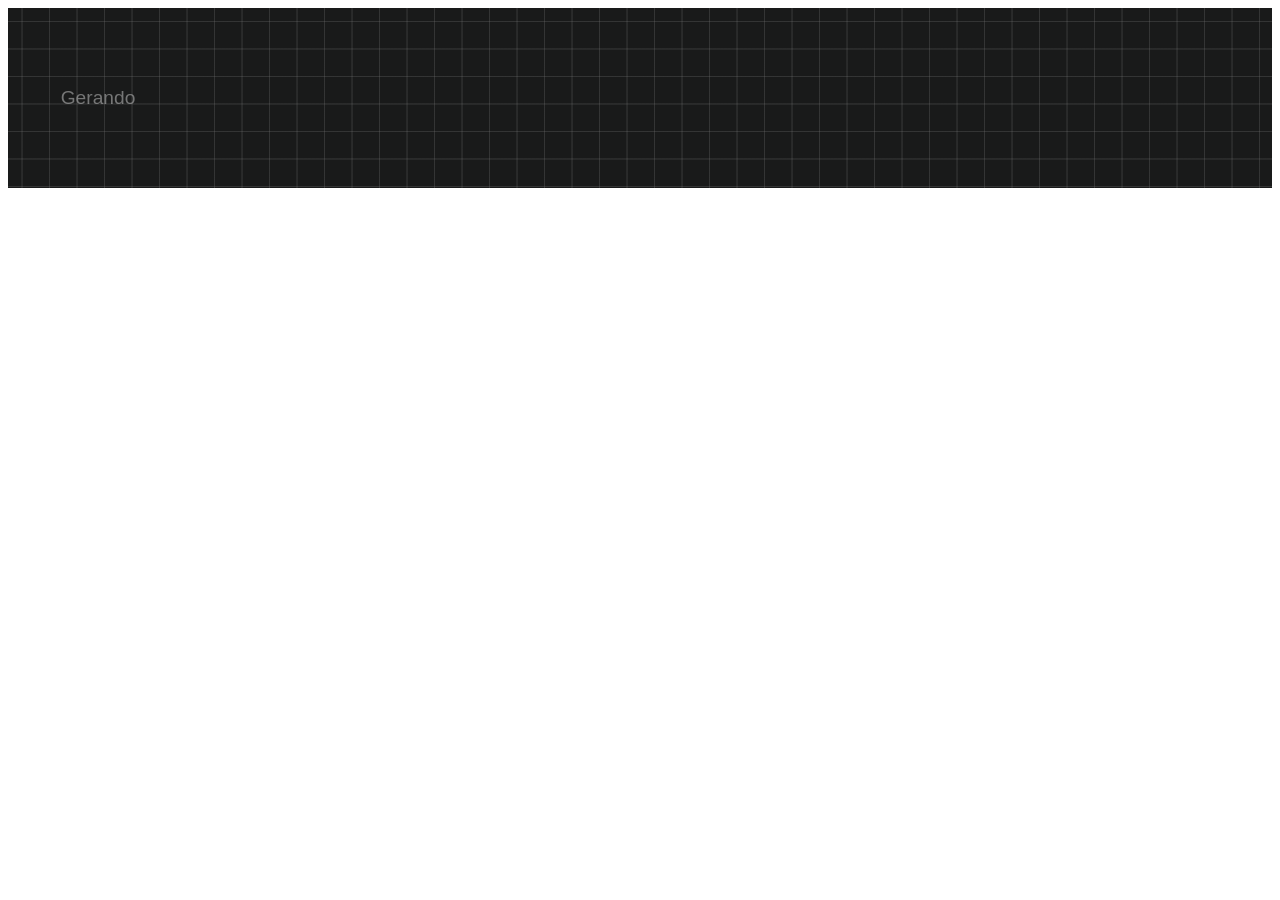
==== home.html @ 11a39c0e "Add files via upload" ====
<!DOCTYPE html>
<html>
    <head>
        <link rel="stylesheet" href="style.css">
    </head>
    <body>
        <div class="container" style="height: 100%; width: 100%;">
            <div class="loader-wrapper">
            <span class="loader-letter">G</span>
            <span class="loader-letter">e</span>
            <span class="loader-letter">r</span>
            <span class="loader-letter">a</span>
            <span class="loader-letter">n</span>
            <span class="loader-letter">d</span>
            <span class="loader-letter">o</span>

            <div class="loader"></div>
            </div>

        </div>
    </body>
</html>
---- style.css ----
.checkbox-wrapper-16 *,
  .checkbox-wrapper-16 *:after,
  .checkbox-wrapper-16 *:before {
  box-sizing: border-box;
}

.checkbox-wrapper-16 .checkbox-input {
  clip: rect(0 0 0 0);
  -webkit-clip-path: inset(100%);
  clip-path: inset(100%);
  height: 1px;
  overflow: hidden;
  position: absolute;
  white-space: nowrap;
  width: 1px;
}

.checkbox-wrapper-16 .checkbox-input:checked + .checkbox-tile {
  border-color: #2260ff;
  box-shadow: 0 5px 10px rgba(0, 0, 0, 0.1);
  color: #2260ff;
}

.checkbox-wrapper-16 .checkbox-input:checked + .checkbox-tile:before {
  transform: scale(1);
  opacity: 1;
  background-color: #2260ff;
  border-color: #2260ff;
}

.checkbox-wrapper-16 .checkbox-input:checked + .checkbox-tile .checkbox-icon,
  .checkbox-wrapper-16 .checkbox-input:checked + .checkbox-tile .checkbox-label {
  color: #2260ff;
}

.checkbox-wrapper-16 .checkbox-input:focus + .checkbox-tile {
  border-color: #2260ff;
  box-shadow: 0 5px 10px rgba(0, 0, 0, 0.1), 0 0 0 4px #b5c9fc;
}

.checkbox-wrapper-16 .checkbox-input:focus + .checkbox-tile:before {
  transform: scale(1);
  opacity: 1;
}

.checkbox-wrapper-16 .checkbox-tile {
  display: flex;
  flex-direction: column;
  align-items: center;
  justify-content: center;
  width: 7rem;
  min-height: 7rem;
  border-radius: 0.5rem;
  border: 2px solid #b5bfd9;
  background-color: #fff;
  box-shadow: 0 5px 10px rgba(0, 0, 0, 0.1);
  transition: 0.15s ease;
  cursor: pointer;
  position: relative;
}

.checkbox-wrapper-16 .checkbox-tile:before {
  content: "";
  position: absolute;
  display: block;
  width: 1.25rem;
  height: 1.25rem;
  border: 2px solid #b5bfd9;
  background-color: #fff;
  border-radius: 50%;
  top: 0.25rem;
  left: 0.25rem;
  opacity: 0;
  transform: scale(0);
  transition: 0.25s ease;
  background-image: url("data:image/svg+xml,%3Csvg xmlns='://www.w3.org/2000/svg' width='192' height='192' fill='%23FFFFFF' viewBox='0 0 256 256'%3E%3Crect width='256' height='256' fill='none'%3E%3C/rect%3E%3Cpolyline points='216 72.005 104 184 48 128.005' fill='none' stroke='%23FFFFFF' stroke-linecap='round' stroke-linejoin='round' stroke-width='32'%3E%3C/polyline%3E%3C/svg%3E");
  background-size: 12px;
  background-repeat: no-repeat;
  background-position: 50% 50%;
}

.checkbox-wrapper-16 .checkbox-tile:hover {
  border-color: #2260ff;
}

.checkbox-wrapper-16 .checkbox-tile:hover:before {
  transform: scale(1);
  opacity: 1;
}

.checkbox-wrapper-16 .checkbox-icon {
  transition: 0.375s ease;
  color: #494949;
}

.checkbox-wrapper-16 .checkbox-icon svg {
  width: 3rem;
  height: 3rem;
}

.checkbox-wrapper-16 .checkbox-label {
  color: #707070;
  transition: 0.375s ease;
  text-align: center;
}

.loader-wrapper {
  position: relative;
  display: flex;
  align-items: center;
  justify-content: center;
  width: 180px;
  height: 180px;
  font-family: "Inter", sans-serif;
  font-size: 1.2em;
  font-weight: 300;
  color: white;
  border-radius: 50%;
  background-color: transparent;
  user-select: none;
}

.loader {
  position: absolute;
  top: 0;
  left: 0;
  width: 100%;
  aspect-ratio: 1 / 1;
  border-radius: 50%;
  background-color: transparent;
  animation: loader-rotate 2s linear infinite;
  z-index: 0;
}

@keyframes loader-rotate {
  0% {
    transform: rotate(90deg);
    box-shadow:
      0 10px 20px 0 #e8e8eb inset,   /* neutro claro */
      0 20px 30px 0 #6e6dd0 inset,   /* primária roxo */
      0 60px 60px 0 #3c3bb6 inset;   /* secundária azul escuro */
  }
  50% {
    transform: rotate(270deg);
    box-shadow:
      0 10px 20px 0 #a6a5b1 inset,   /* neutro médio */
      0 20px 10px 0 #ffb6c1 inset,   /* primária rosa */
      0 40px 60px 0 #d47c7c inset;   /* secundária vermelho suave */
  }
  100% {
    transform: rotate(450deg);
    box-shadow:
      0 10px 20px 0 #e8e8eb inset,   /* neutro claro */
      0 20px 30px 0 #6e6dd0 inset,   /* primária roxo */
      0 60px 60px 0 #3c3bb6 inset;   /* secundária azul escuro */
  }
}


.loader-letter {
  display: inline-block;
  opacity: 0.4;
  transform: translateY(0);
  animation: loader-letter-anim 2s infinite;
  z-index: 1;
  border-radius: 50ch;
  border: none;
}

.loader-letter:nth-child(1) {
  animation-delay: 0s;
}
.loader-letter:nth-child(2) {
  animation-delay: 0.1s;
}
.loader-letter:nth-child(3) {
  animation-delay: 0.2s;
}
.loader-letter:nth-child(4) {
  animation-delay: 0.3s;
}
.loader-letter:nth-child(5) {
  animation-delay: 0.4s;
}
.loader-letter:nth-child(6) {
  animation-delay: 0.5s;
}
.loader-letter:nth-child(7) {
  animation-delay: 0.6s;
}
.loader-letter:nth-child(8) {
  animation-delay: 0.7s;
}
.loader-letter:nth-child(9) {
  animation-delay: 0.8s;
}
.loader-letter:nth-child(10) {
  animation-delay: 0.9s;
}

@keyframes loader-letter-anim {
  0%,
  100% {
    opacity: 0.4;
    transform: translateY(0);
  }
  20% {
    opacity: 1;
    transform: scale(1.15);
  }
  40% {
    opacity: 0.7;
    transform: translateY(0);
  }
}

.container {
  width: 100%;
  height: 100%;
  --color: rgba(114, 114, 114, 0.3);
  background-color: #191a1a;
  background-image: linear-gradient(0deg, transparent 24%, var(--color) 25%, var(--color) 26%, transparent 27%,transparent 74%, var(--color) 75%, var(--color) 76%, transparent 77%,transparent),
      linear-gradient(90deg, transparent 24%, var(--color) 25%, var(--color) 26%, transparent 27%,transparent 74%, var(--color) 75%, var(--color) 76%, transparent 77%,transparent);
  background-size: 55px 55px;
}
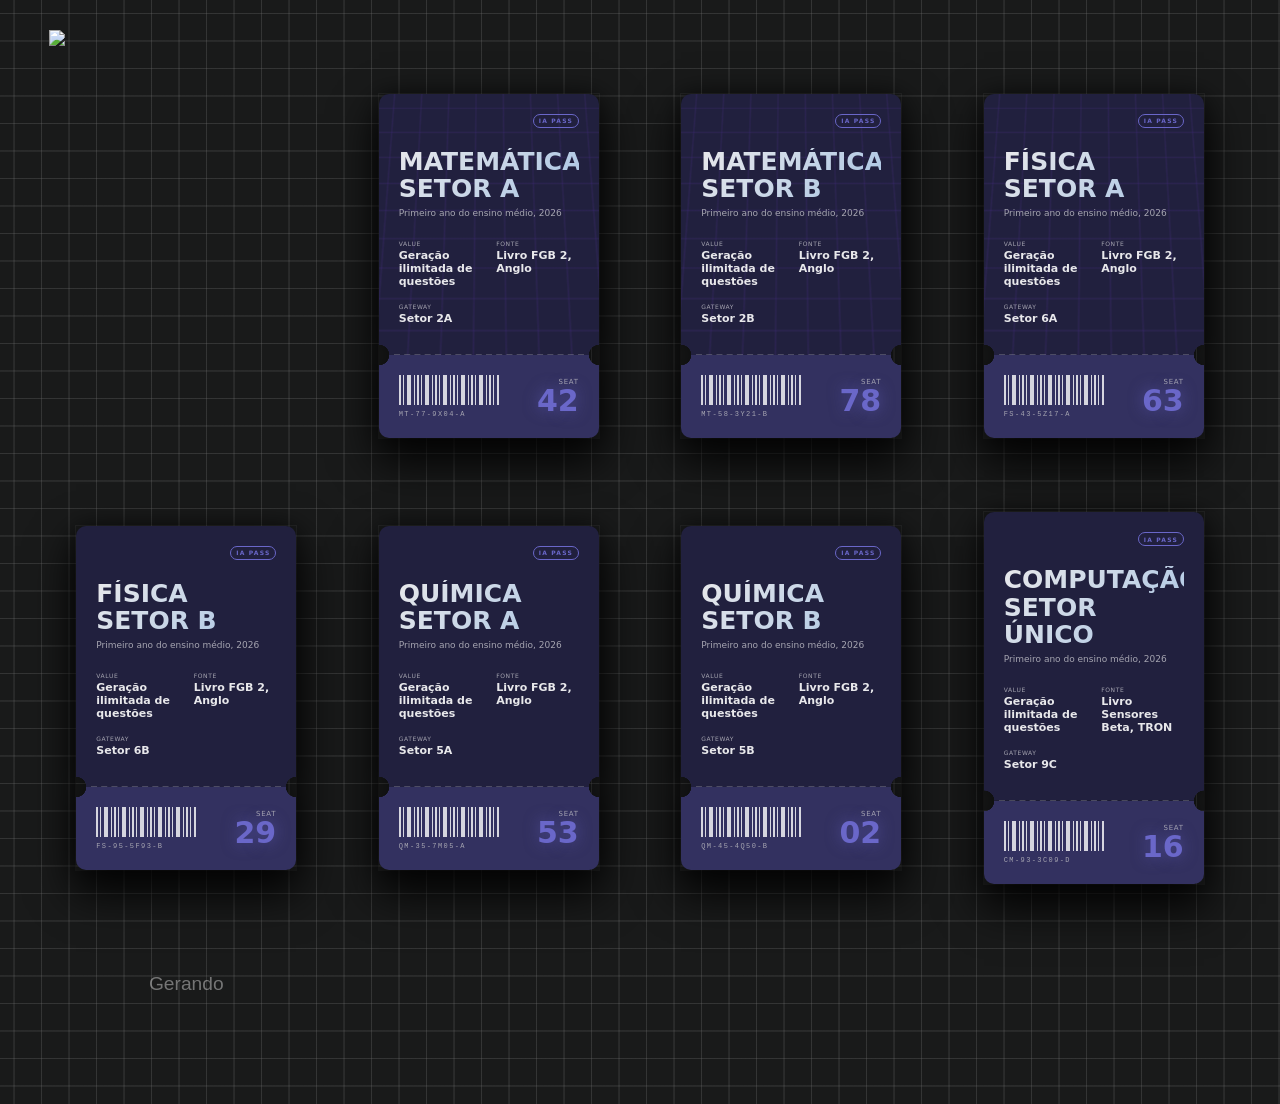
==== commit 446477aa: "Update home.html" ====
--- a/home.html
+++ b/home.html
@@ -5,7 +5,370 @@
     </head>
     <body>
         <div class="container" style="height: 100%; width: 100%;">
-            <div class="loader-wrapper">
+            <img src="https://i.ibb.co/V0M40Pq0/Design-sem-nome-1.png" class="logo-topo">
+            <div class="option">
+                <div class="ticket-canvas">
+                    <div class="ticket-wrapper">
+                        <div class="ticket">
+                        <div class="t-main">
+                            <div class="t-content">
+                            <div class="t-header">
+                                <div class="t-logo">
+                                <img>
+                                </div>
+                                <div class="t-type">IA Pass</div>
+                            </div>
+                            <div class="t-title">Matemática<br />Setor A</div>
+                            <div class="t-subtitle">Primeiro ano do ensino médio, 2026</div>
+                            <div class="t-details">
+                                <div class="t-detail-item">
+                                <span class="t-label">Value</span
+                                ><span class="t-value">Geração ilimitada de questões</span>
+                                </div>
+                                <div class="t-detail-item">
+                                <span class="t-label">Fonte</span
+                                ><span class="t-value">Livro FGB 2, Anglo</span>
+                                </div>
+                                <div class="t-detail-item">
+                                <span class="t-label">Gateway</span
+                                ><span class="t-value">Setor 2A</span>
+                                </div>
+                            </div>
+                            </div>
+                            <div
+                            class="t-perforation"
+                            style="position:absolute; bottom:0; left:0; width:100%; transform:translateY(50%);"
+                            >
+                            <div class="t-perf-line"></div>
+                            </div>
+                        </div>
+                        <div class="t-stub">
+                            <div class="t-barcode-container">
+                            <div class="t-barcode"></div>
+                            <div class="t-barcode-id">MT-77-9X04-A</div>
+                            </div>
+                            <div class="t-admit">
+                            <div class="t-admit-text">Seat</div>
+                            <div class="t-admit-num">42</div>
+                            </div>
+                        </div>
+                        </div>
+                    </div>
+                    </div>
+
+            </div>
+
+            <div class="option">
+                <div class="ticket-canvas">
+                    <div class="ticket-wrapper">
+                        <div class="ticket">
+                        <div class="t-main">
+                            <div class="t-content">
+                            <div class="t-header">
+                                <div class="t-logo">
+                                <img>
+                                </div>
+                                <div class="t-type">IA Pass</div>
+                            </div>
+                            <div class="t-title">Matemática<br />Setor B</div>
+                            <div class="t-subtitle">Primeiro ano do ensino médio, 2026</div>
+                            <div class="t-details">
+                                <div class="t-detail-item">
+                                <span class="t-label">Value</span
+                                ><span class="t-value">Geração ilimitada de questões</span>
+                                </div>
+                                <div class="t-detail-item">
+                                <span class="t-label">Fonte</span
+                                ><span class="t-value">Livro FGB 2, Anglo</span>
+                                </div>
+                                <div class="t-detail-item">
+                                <span class="t-label">Gateway</span
+                                ><span class="t-value">Setor 2B</span>
+                                </div>
+                            </div>
+                            </div>
+                            <div
+                            class="t-perforation"
+                            style="position:absolute; bottom:0; left:0; width:100%; transform:translateY(50%);"
+                            >
+                            <div class="t-perf-line"></div>
+                            </div>
+                        </div>
+                        <div class="t-stub">
+                            <div class="t-barcode-container">
+                            <div class="t-barcode"></div>
+                            <div class="t-barcode-id">MT-58-3Y21-B</div>
+                            </div>
+                            <div class="t-admit">
+                            <div class="t-admit-text">Seat</div>
+                            <div class="t-admit-num">78</div>
+                            </div>
+                        </div>
+                        </div>
+                    </div>
+                    </div>
+
+            </div>
+            <div class="option">
+                <div class="ticket-canvas">
+                    <div class="ticket-wrapper">
+                        <div class="ticket">
+                        <div class="t-main">
+                            <div class="t-content">
+                            <div class="t-header">
+                                <div class="t-logo">
+                                <img>
+                                </div>
+                                <div class="t-type">IA Pass</div>
+                            </div>
+                            <div class="t-title">Física<br />Setor A</div>
+                            <div class="t-subtitle">Primeiro ano do ensino médio, 2026</div>
+                            <div class="t-details">
+                                <div class="t-detail-item">
+                                <span class="t-label">Value</span
+                                ><span class="t-value">Geração ilimitada de questões</span>
+                                </div>
+                                <div class="t-detail-item">
+                                <span class="t-label">Fonte</span
+                                ><span class="t-value">Livro FGB 2, Anglo</span>
+                                </div>
+                                <div class="t-detail-item">
+                                <span class="t-label">Gateway</span
+                                ><span class="t-value">Setor 6A</span>
+                                </div>
+                            </div>
+                            </div>
+                            <div
+                            class="t-perforation"
+                            style="position:absolute; bottom:0; left:0; width:100%; transform:translateY(50%);"
+                            >
+                            <div class="t-perf-line"></div>
+                            </div>
+                        </div>
+                        <div class="t-stub">
+                            <div class="t-barcode-container">
+                            <div class="t-barcode"></div>
+                            <div class="t-barcode-id">FS-43-5Z17-A</div>
+                            </div>
+                            <div class="t-admit">
+                            <div class="t-admit-text">Seat</div>
+                            <div class="t-admit-num">63</div>
+                            </div>
+                        </div>
+                        </div>
+                    </div>
+                    </div>
+
+            </div>
+            <div class="option">
+                <div class="ticket-canvas">
+                    <div class="ticket-wrapper">
+                        <div class="ticket">
+                        <div class="t-main">
+                            <div class="t-content">
+                            <div class="t-header">
+                                <div class="t-logo">
+                                <img>
+                                </div>
+                                <div class="t-type">IA Pass</div>
+                            </div>
+                            <div class="t-title">Física<br />Setor B</div>
+                            <div class="t-subtitle">Primeiro ano do ensino médio, 2026</div>
+                            <div class="t-details">
+                                <div class="t-detail-item">
+                                <span class="t-label">Value</span
+                                ><span class="t-value">Geração ilimitada de questões</span>
+                                </div>
+                                <div class="t-detail-item">
+                                <span class="t-label">Fonte</span
+                                ><span class="t-value">Livro FGB 2, Anglo</span>
+                                </div>
+                                <div class="t-detail-item">
+                                <span class="t-label">Gateway</span
+                                ><span class="t-value">Setor 6B</span>
+                                </div>
+                            </div>
+                            </div>
+                            <div
+                            class="t-perforation"
+                            style="position:absolute; bottom:0; left:0; width:100%; transform:translateY(50%);"
+                            >
+                            <div class="t-perf-line"></div>
+                            </div>
+                        </div>
+                        <div class="t-stub">
+                            <div class="t-barcode-container">
+                            <div class="t-barcode"></div>
+                            <div class="t-barcode-id">FS-95-5F93-B</div>
+                            </div>
+                            <div class="t-admit">
+                            <div class="t-admit-text">Seat</div>
+                            <div class="t-admit-num">29</div>
+                            </div>
+                        </div>
+                        </div>
+                    </div>
+                    </div>
+
+                    
+            </div>
+
+
+
+                       <div class="option">
+                <div class="ticket-canvas">
+                    <div class="ticket-wrapper">
+                        <div class="ticket">
+                        <div class="t-main">
+                            <div class="t-content">
+                            <div class="t-header">
+                                <div class="t-logo">
+                                <img>
+                                </div>
+                                <div class="t-type">IA Pass</div>
+                            </div>
+                            <div class="t-title">Química<br />Setor A</div>
+                            <div class="t-subtitle">Primeiro ano do ensino médio, 2026</div>
+                            <div class="t-details">
+                                <div class="t-detail-item">
+                                <span class="t-label">Value</span
+                                ><span class="t-value">Geração ilimitada de questões</span>
+                                </div>
+                                <div class="t-detail-item">
+                                <span class="t-label">Fonte</span
+                                ><span class="t-value">Livro FGB 2, Anglo</span>
+                                </div>
+                                <div class="t-detail-item">
+                                <span class="t-label">Gateway</span
+                                ><span class="t-value">Setor 5A</span>
+                                </div>
+                            </div>
+                            </div>
+                            <div
+                            class="t-perforation"
+                            style="position:absolute; bottom:0; left:0; width:100%; transform:translateY(50%);"
+                            >
+                            <div class="t-perf-line"></div>
+                            </div>
+                        </div>
+                        <div class="t-stub">
+                            <div class="t-barcode-container">
+                            <div class="t-barcode"></div>
+                            <div class="t-barcode-id">QM-35-7M05-A</div>
+                            </div>
+                            <div class="t-admit">
+                            <div class="t-admit-text">Seat</div>
+                            <div class="t-admit-num">53</div>
+                            </div>
+                        </div>
+                        </div>
+                    </div>
+                    </div>
+
+            </div>
+                       <div class="option">
+                <div class="ticket-canvas">
+                    <div class="ticket-wrapper">
+                        <div class="ticket">
+                        <div class="t-main">
+                            <div class="t-content">
+                            <div class="t-header">
+                                <div class="t-logo">
+                                <img>
+                                </div>
+                                <div class="t-type">IA Pass</div>
+                            </div>
+                            <div class="t-title">Química<br />Setor B</div>
+                            <div class="t-subtitle">Primeiro ano do ensino médio, 2026</div>
+                            <div class="t-details">
+                                <div class="t-detail-item">
+                                <span class="t-label">Value</span
+                                ><span class="t-value">Geração ilimitada de questões</span>
+                                </div>
+                                <div class="t-detail-item">
+                                <span class="t-label">Fonte</span
+                                ><span class="t-value">Livro FGB 2, Anglo</span>
+                                </div>
+                                <div class="t-detail-item">
+                                <span class="t-label">Gateway</span
+                                ><span class="t-value">Setor 5B</span>
+                                </div>
+                            </div>
+                            </div>
+                            <div
+                            class="t-perforation"
+                            style="position:absolute; bottom:0; left:0; width:100%; transform:translateY(50%);"
+                            >
+                            <div class="t-perf-line"></div>
+                            </div>
+                        </div>
+                        <div class="t-stub">
+                            <div class="t-barcode-container">
+                            <div class="t-barcode"></div>
+                            <div class="t-barcode-id">QM-45-4Q50-B</div>
+                            </div>
+                            <div class="t-admit">
+                            <div class="t-admit-text">Seat</div>
+                            <div class="t-admit-num">02</div>
+                            </div>
+                        </div>
+                        </div>
+                    </div>
+                    </div>
+
+            </div>
+                       <div class="option">
+                <div class="ticket-canvas">
+                    <div class="ticket-wrapper">
+                        <div class="ticket">
+                        <div class="t-main">
+                            <div class="t-content">
+                            <div class="t-header">
+                                <div class="t-logo">
+                                <img>
+                                </div>
+                                <div class="t-type">IA Pass</div>
+                            </div>
+                            <div class="t-title">Computação<br />Setor único</div>
+                            <div class="t-subtitle">Primeiro ano do ensino médio, 2026</div>
+                            <div class="t-details">
+                                <div class="t-detail-item">
+                                <span class="t-label">Value</span
+                                ><span class="t-value">Geração ilimitada de questões</span>
+                                </div>
+                                <div class="t-detail-item">
+                                <span class="t-label">Fonte</span
+                                ><span class="t-value">Livro Sensores Beta, TRON</span>
+                                </div>
+                                <div class="t-detail-item">
+                                <span class="t-label">Gateway</span
+                                ><span class="t-value">Setor 9C</span>
+                                </div>
+                            </div>
+                            </div>
+                            <div
+                            class="t-perforation"
+                            style="position:absolute; bottom:0; left:0; width:100%; transform:translateY(50%);"
+                            >
+                            <div class="t-perf-line"></div>
+                            </div>
+                        </div>
+                        <div class="t-stub">
+                            <div class="t-barcode-container">
+                            <div class="t-barcode"></div>
+                            <div class="t-barcode-id">CM-93-3C09-D</div>
+                            </div>
+                            <div class="t-admit">
+                            <div class="t-admit-text">Seat</div>
+                            <div class="t-admit-num">16</div>
+                            </div>
+                        </div>
+                        </div>
+                    </div>
+                    </div>
+
+            </div>
+        <div class="loader-wrapper">
             <span class="loader-letter">G</span>
             <span class="loader-letter">e</span>
             <span class="loader-letter">r</span>
@@ -15,8 +378,21 @@
             <span class="loader-letter">o</span>
 
             <div class="loader"></div>
-            </div>
+        </div>
+
+
+
+
+
+
+
+
+
+
+
+
+
 
         </div>
     </body>
-</html>+</html>
--- a/style.css
+++ b/style.css
@@ -1,7 +1,90 @@
+body {
+  font-family: Verdana, Geneva, Tahoma, sans-serif;
+  color: 	#21203e;
+  background-color:	#e8e8eb;
+  border-color:#6e6dd0;
+  min-height: 100vh; 
+  height: auto;    
+  margin: 0;  
+  padding: 0;
+  width: 100%;
+}
+
+html {
+  min-height: 100vh; /* cobre a tela inteira */
+  height: auto;      /* permite crescer com o conteúdo */
+  margin: 0;  
+  padding: 0;
+  width: 100%;
+}
+
+p {
+  font-size: 113.06%;
+  max-width: 70ch;
+  margin-left: auto;
+  margin-right: auto;
+  text-align: center;
+  margin-top: 51px;
+}
+
+h2 {
+  font-size: 234.5%;       
+  text-align: center;
+  margin-top: 51px;
+}
+
+button {
+  border-radius: 5px;
+  border-color:#3c3bb6;
+  font-family: Verdana, Geneva, Tahoma, sans-serif;
+  margin-top: 51px;
+  border-width: 2px;
+  color: #c8b68a;
+  transition: all 0.3s ease; 
+}
+
+button:hover {
+  background-color:	#cecaee;
+}
+
+.logo-topo {
+  width: 300px;
+  display: inline-block;
+  margin-left: 38.5%;
+  margin-right: 30%;
+
+}
+#FazerLoginComGoogle {
+  display: block;
+  margin-left: 41%;
+  font-size: 113.06%;
+  margin-top: 51px;
+}
+
+.container {
+  width: 100%;
+  height: auto;
+  min-height: 100vh;
+  --color: rgba(114, 114, 114, 0.3);
+  background-color: #191a1a;
+  background-image: linear-gradient(0deg, transparent 24%, var(--color) 25%, var(--color) 26%, transparent 27%,transparent 74%, var(--color) 75%, var(--color) 76%, transparent 77%,transparent),
+      linear-gradient(90deg, transparent 24%, var(--color) 25%, var(--color) 26%, transparent 27%,transparent 74%, var(--color) 75%, var(--color) 76%, transparent 77%,transparent);
+  background-size: 55px 55px;
+    display: grid;
+  grid-template-columns: repeat(auto-fit, minmax(280px, 1fr));
+  gap: 10px;    
+  padding: 30px 40px;    
+  justify-items: center;  
+  box-sizing: border-box;
+}
+
+
 .checkbox-wrapper-16 *,
   .checkbox-wrapper-16 *:after,
   .checkbox-wrapper-16 *:before {
   box-sizing: border-box;
+  margin-top: 6px;
+
 }
 
 .checkbox-wrapper-16 .checkbox-input {
@@ -16,26 +99,26 @@
 }
 
 .checkbox-wrapper-16 .checkbox-input:checked + .checkbox-tile {
-  border-color: #2260ff;
-  box-shadow: 0 5px 10px rgba(0, 0, 0, 0.1);
-  color: #2260ff;
+  border-color: #d0c19b;
+  box-shadow: 0 5px 10px #c8b68a;
+  color: #d0c19b;
 }
 
 .checkbox-wrapper-16 .checkbox-input:checked + .checkbox-tile:before {
   transform: scale(1);
   opacity: 1;
-  background-color: #2260ff;
-  border-color: #2260ff;
+  background-color: #d0c19b;
+  border-color: #d0c19b;
 }
 
 .checkbox-wrapper-16 .checkbox-input:checked + .checkbox-tile .checkbox-icon,
   .checkbox-wrapper-16 .checkbox-input:checked + .checkbox-tile .checkbox-label {
-  color: #2260ff;
+  color: #d0c19b;
 }
 
 .checkbox-wrapper-16 .checkbox-input:focus + .checkbox-tile {
-  border-color: #2260ff;
-  box-shadow: 0 5px 10px rgba(0, 0, 0, 0.1), 0 0 0 4px #b5c9fc;
+  border-color: #d0c19b;
+  box-shadow: 0 5px 10px #c8b68a, 0 0 0 4px #b5c9fc;
 }
 
 .checkbox-wrapper-16 .checkbox-input:focus + .checkbox-tile:before {
@@ -51,9 +134,9 @@
   width: 7rem;
   min-height: 7rem;
   border-radius: 0.5rem;
-  border: 2px solid #b5bfd9;
+  border: 2px solid #c8b68a;
   background-color: #fff;
-  box-shadow: 0 5px 10px rgba(0, 0, 0, 0.1);
+  box-shadow: 0 5px 10px #c8b68a;
   transition: 0.15s ease;
   cursor: pointer;
   position: relative;
@@ -65,7 +148,7 @@
   display: block;
   width: 1.25rem;
   height: 1.25rem;
-  border: 2px solid #b5bfd9;
+  border: 2px solid #d0c19b;
   background-color: #fff;
   border-radius: 50%;
   top: 0.25rem;
@@ -80,7 +163,7 @@
 }
 
 .checkbox-wrapper-16 .checkbox-tile:hover {
-  border-color: #2260ff;
+  border-color: #d0c19b;
 }
 
 .checkbox-wrapper-16 .checkbox-tile:hover:before {
@@ -90,7 +173,7 @@
 
 .checkbox-wrapper-16 .checkbox-icon {
   transition: 0.375s ease;
-  color: #494949;
+  color: #837a61;
 }
 
 .checkbox-wrapper-16 .checkbox-icon svg {
@@ -99,7 +182,7 @@
 }
 
 .checkbox-wrapper-16 .checkbox-label {
-  color: #707070;
+  color:  #837a61;
   transition: 0.375s ease;
   text-align: center;
 }
@@ -214,12 +297,332 @@
   }
 }
 
-.container {
-  width: 100%;
-  height: 100%;
-  --color: rgba(114, 114, 114, 0.3);
-  background-color: #191a1a;
-  background-image: linear-gradient(0deg, transparent 24%, var(--color) 25%, var(--color) 26%, transparent 27%,transparent 74%, var(--color) 75%, var(--color) 76%, transparent 77%,transparent),
-      linear-gradient(90deg, transparent 24%, var(--color) 25%, var(--color) 26%, transparent 27%,transparent 74%, var(--color) 75%, var(--color) 76%, transparent 77%,transparent);
-  background-size: 55px 55px;
-}+.ticket-canvas {
+  min-height: 100%;
+  display: flex;
+  align-items: center;
+  justify-content: center;
+  padding: 2em;
+}
+
+.ticket-wrapper {
+  --t-bg: #21203e; /* neutro escuro */
+  --t-bg-light: #333160; /* neutro médio */
+  --t-accent: #6a67c9; /* acento roxo */
+  --t-accent-glow: rgba(106, 103, 201, 0.5);
+  --t-text-main: #e8e8eb; /* neutro claro */
+  --t-text-muted: #a6a5b1; /* neutro suave */
+  font-size: 10px;
+  perspective: 1000px;
+  display: inline-block;
+}
+
+.ticket {
+  position: relative;
+  width: 22em;
+  color: var(--t-text-main);
+  font-family: "Space Grotesk", "Segoe UI", system-ui, sans-serif;
+  transform-style: preserve-3d;
+  transition:
+    transform 0.6s cubic-bezier(0.23, 1, 0.32, 1),
+    box-shadow 0.6s ease;
+  box-shadow:
+    0 20px 40px rgba(0, 0, 0, 0.8),
+    0 0 0 1px rgba(255, 255, 255, 0.05);
+  background: transparent;
+  filter: drop-shadow(0px 0px 10px rgba(0, 0, 0, 0.5));
+}
+
+.ticket-wrapper:hover .ticket {
+  transform: rotateX(5deg) rotateY(-10deg) scale(1.02);
+  box-shadow:
+    20px 20px 40px rgba(0, 0, 0, 0.6),
+    0 0 0 1px rgba(255, 255, 255, 0.1),
+    -5px -5px 20px var(--t-accent-glow);
+}
+
+.ticket::after {
+  content: "";
+  position: absolute;
+  inset: 0;
+  border-radius: 1em;
+  pointer-events: none;
+  background: linear-gradient(
+    115deg,
+    transparent 0%,
+    transparent 40%,
+    rgba(255, 255, 255, 0.1) 45%,
+    rgba(255, 255, 255, 0.3) 50%,
+    rgba(255, 255, 255, 0.1) 55%,
+    transparent 60%,
+    transparent 100%
+  );
+  z-index: 10;
+  background-size: 250% 250%;
+  background-position: 100% 100%;
+  transition: background-position 0.6s cubic-bezier(0.23, 1, 0.32, 1);
+  mix-blend-mode: overlay;
+}
+
+.ticket-wrapper:hover .ticket::after {
+  background-position: 0% 0%;
+}
+
+.t-main {
+  padding: 2em;
+  position: relative;
+  overflow: hidden;
+  background: radial-gradient(
+      circle at bottom left,
+      transparent 1em,
+      var(--t-bg) 1.05em
+    ),
+    radial-gradient(circle at bottom right, transparent 1em, var(--t-bg) 1.05em);
+  background-size: 51% 100%;
+  background-position:
+    bottom left,
+    bottom right;
+  background-repeat: no-repeat;
+  border-top-left-radius: 1em;
+  border-top-right-radius: 1em;
+}
+
+.t-main::after {
+  content: "";
+  position: absolute;
+  top: 0;
+  left: 0;
+  right: 0;
+  bottom: 0;
+  background-image: linear-gradient(
+      rgba(124, 58, 237, 0.15) 1px,
+      transparent 1px
+    ),
+    linear-gradient(90deg, rgba(124, 58, 237, 0.15) 1px, transparent 1px);
+  background-size: 2em 2em;
+  opacity: 0.6;
+  z-index: 0;
+  pointer-events: none;
+  transform: perspective(500px) rotateX(20deg) scale(1.5);
+  animation: grid-scroll 20s linear infinite;
+}
+
+@keyframes grid-scroll {
+  0% {
+    background-position: 0 0;
+  }
+
+  100% {
+    background-position: 0 4em;
+  }
+}
+
+.t-content {
+  position: relative;
+  z-index: 1;
+}
+
+.t-header {
+  display: flex;
+  justify-content: space-between;
+  align-items: flex-start;
+  margin-bottom: 2em;
+}
+
+.t-logo {
+  display: flex;
+  align-items: center;
+  gap: 0.5em;
+  font-weight: 900;
+  font-size: 1.2em;
+  letter-spacing: -0.05em;
+  color: #fff;
+}
+
+.t-logo svg {
+  width: 1.5em;
+  height: 1.5em;
+  fill: var(--t-accent);
+  filter: drop-shadow(0 0 5px var(--t-accent));
+  animation: logo-pulse 3s ease-in-out infinite alternate;
+}
+
+@keyframes logo-pulse {
+  0% {
+    filter: drop-shadow(0 0 2px var(--t-accent));
+  }
+
+  100% {
+    filter: drop-shadow(0 0 10px var(--t-accent)) brightness(1.2);
+  }
+}
+
+.t-type {
+  font-size: 0.6em;
+  text-transform: uppercase;
+  letter-spacing: 0.2em;
+  color: var(--t-accent);
+  border: 1px solid var(--t-accent);
+  padding: 0.4em 0.8em;
+  border-radius: 99em;
+  font-weight: 700;
+}
+
+.t-title {
+  font-size: 2.5em;
+  font-weight: 900;
+  line-height: 1.1;
+  margin-bottom: 0.2em;
+  text-transform: uppercase;
+   background: linear-gradient(135deg, #e8e8eb 0%, #a7c3e3 100%);
+  -webkit-background-clip: text;
+  background-clip: text;
+  -webkit-text-fill-color: transparent;
+}
+
+.t-subtitle {
+  color: var(--t-text-muted);
+  font-size: 0.9em;
+  margin-bottom: 2.5em;
+}
+
+.t-details {
+  display: grid;
+  grid-template-columns: 1fr 1fr;
+  gap: 1.5em;
+  margin-bottom: 1em;
+}
+
+.t-detail-item {
+  display: flex;
+  flex-direction: column;
+  gap: 0.2em;
+}
+
+.t-label {
+  font-size: 0.6em;
+  text-transform: uppercase;
+  letter-spacing: 0.1em;
+  color: var(--t-text-muted);
+}
+
+.t-value {
+  font-size: 1.1em;
+  font-weight: 700;
+  color: var(--t-text-main);
+}
+
+.t-perforation {
+  display: flex;
+  justify-content: space-between;
+  height: 1em;
+  align-items: center;
+  position: relative;
+  z-index: 2;
+}
+
+.t-perf-line {
+  flex-grow: 1;
+  height: 0;
+  border-top: 2px dashed rgba(255, 255, 255, 0.2);
+  margin: 0 1.5em;
+}
+
+.t-stub {
+  padding: 2em;
+  background: radial-gradient(
+      circle at top left,
+      transparent 1em,
+      var(--t-bg-light) 1.05em
+    ),
+    radial-gradient(
+      circle at top right,
+      transparent 1em,
+      var(--t-bg-light) 1.05em
+    );
+  background-size: 51% 100%;
+  background-position:
+    top left,
+    top right;
+  background-repeat: no-repeat;
+  border-bottom-left-radius: 1em;
+  border-bottom-right-radius: 1em;
+  display: flex;
+  justify-content: space-between;
+  align-items: center;
+  position: relative;
+}
+
+.t-barcode-container {
+  display: flex;
+  flex-direction: column;
+  gap: 0.5em;
+}
+
+.t-barcode {
+  width: 10em;
+  height: 3em;
+  background: repeating-linear-gradient(
+    90deg,
+    #fff 0,
+    #fff 2px,
+    transparent 2px,
+    transparent 4px,
+    #fff 4px,
+    #fff 5px,
+    transparent 5px,
+    transparent 8px,
+    #fff 8px,
+    #fff 12px,
+    transparent 12px,
+    transparent 15px,
+    #fff 15px,
+    #fff 16px,
+    transparent 16px,
+    transparent 18px
+  );
+  opacity: 0.8;
+}
+
+.t-barcode-id {
+  font-family: monospace;
+  font-size: 0.7em;
+  color: var(--t-text-muted);
+  letter-spacing: 0.2em;
+  text-align: justify;
+}
+
+.t-admit {
+  text-align: right;
+}
+
+.t-admit-text {
+  font-size: 0.7em;
+  text-transform: uppercase;
+  letter-spacing: 0.1em;
+  color: var(--t-text-muted);
+}
+
+.t-admit-num {
+  font-size: 3em;
+  font-weight: 900;
+  line-height: 1;
+  color: var(--t-accent);
+  text-shadow: 0 0 15px var(--t-accent-glow);
+}
+
+.ticket-wrapper:active .ticket {
+  transform: rotateX(15deg) rotateY(-5deg) scale(0.98);
+}
+
+.ticket-wrapper:active .t-stub {
+  transform: translateY(5px) rotateZ(2deg);
+  opacity: 0.8;
+  transition:
+    transform 0.2s ease,
+    opacity 0.2s ease;
+}
+
+.option {
+  display: block;
+}
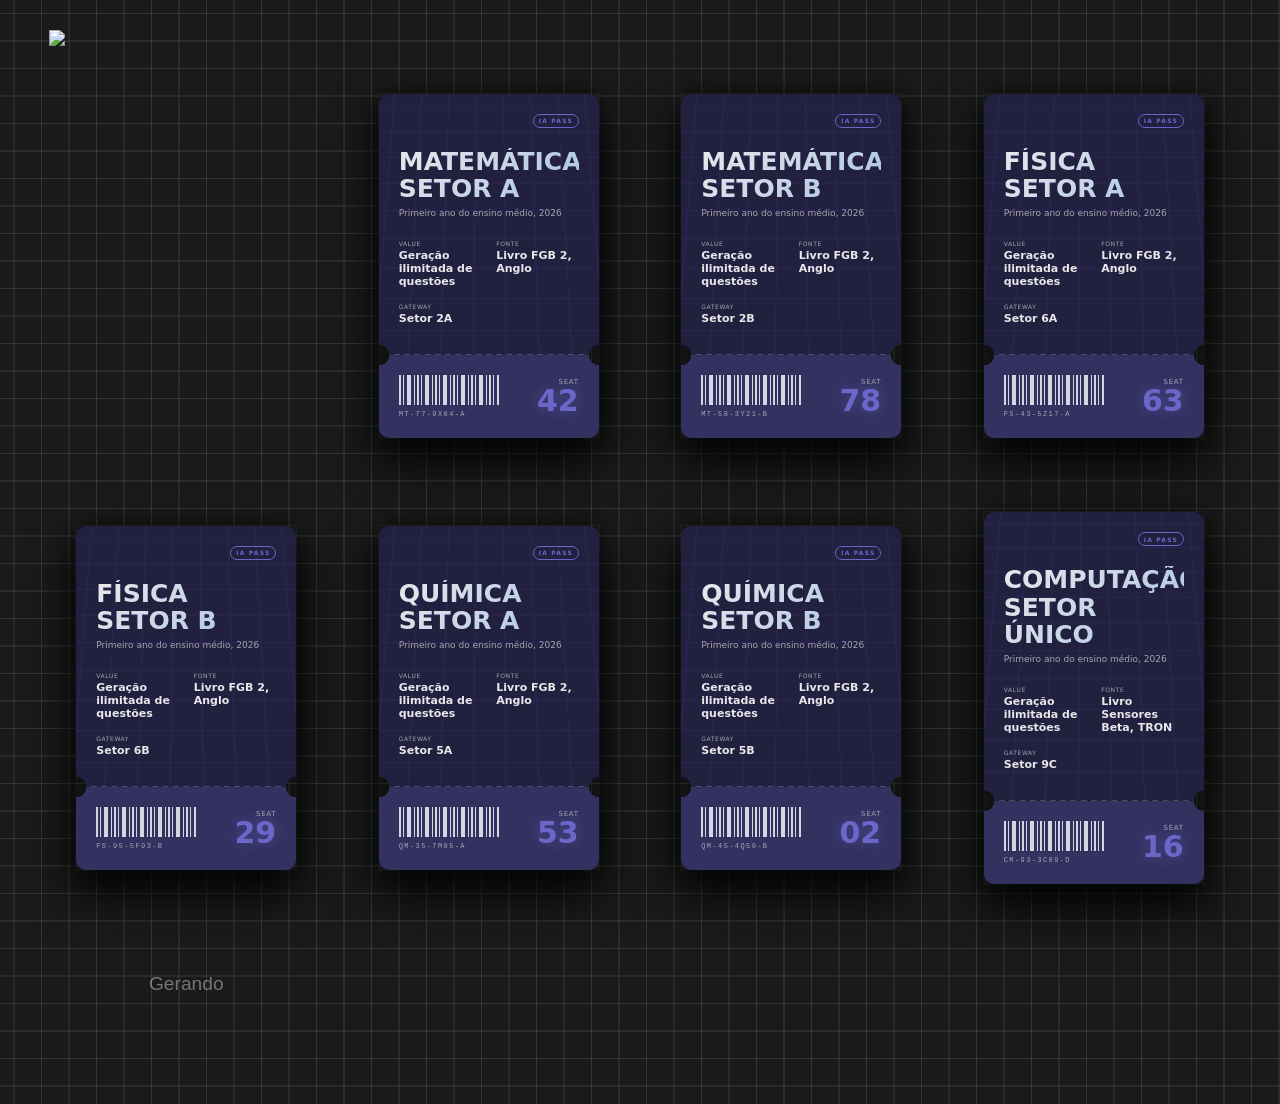
==== commit 1b93df21: "Add Firebase script to home.html to maintain authentication" ====
--- a/home.html
+++ b/home.html
@@ -380,19 +380,7 @@
             <div class="loader"></div>
         </div>
 
-
-
-
-
-
-
-
-
-
-
-
-
-
+        <script type="module" src="firebase.js"></script>
         </div>
     </body>
 </html>
